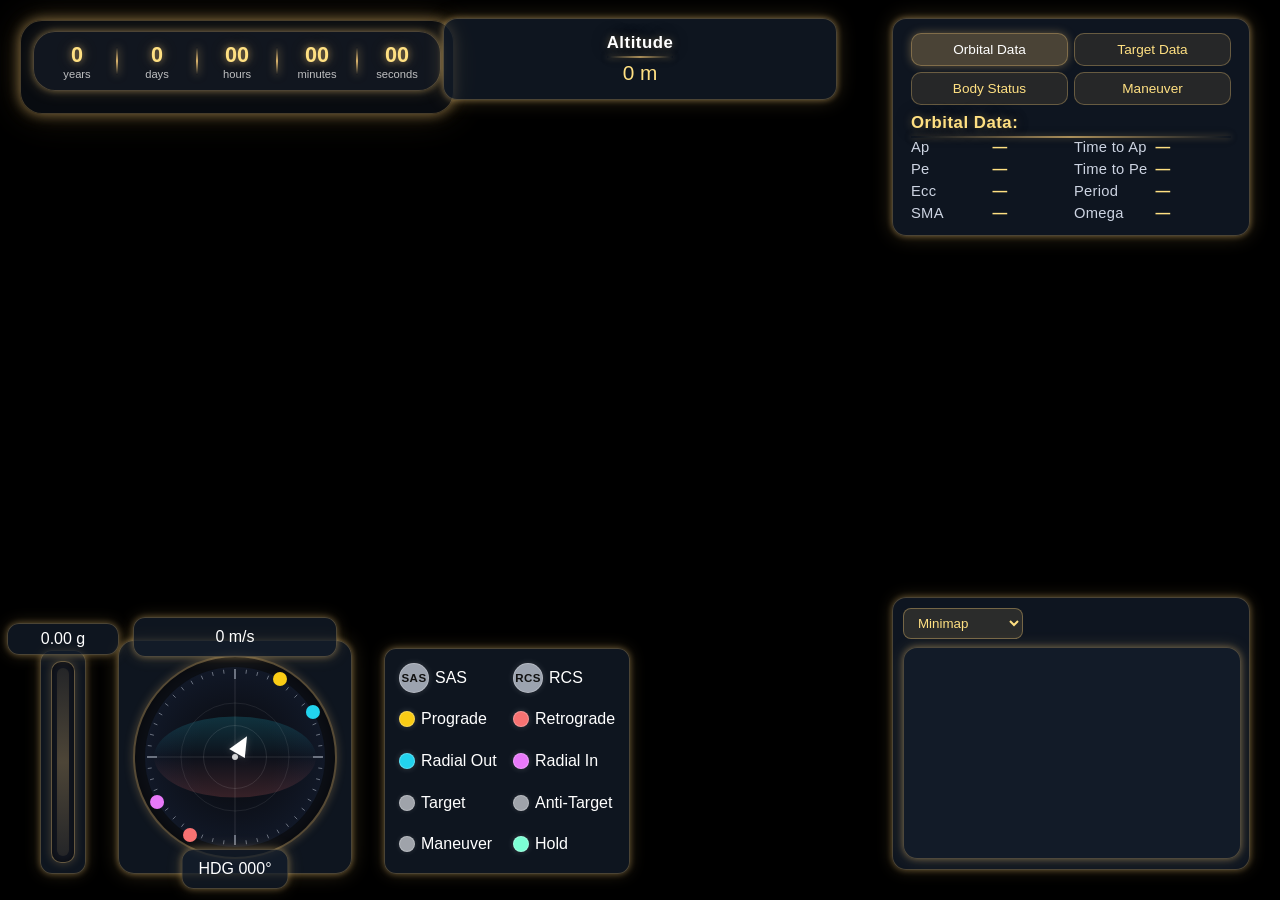
==== Orbit-V2/index.html @ 344fd7f1 "Initial V2 rewrite of Orbit Sim" ====
<!DOCTYPE html>
<html lang="en">
  <head>
    <meta charset="utf-8" />
    <meta name="viewport" content="width=device-width, initial-scale=1" />
    <title>Orbits</title>
    <link rel="stylesheet" href="style.css" />
  </head>

  <body>
    <canvas id="game"></canvas>
    <div id ="uiRoot">
      

      <!-- TIME PANEL (Clock + Warp buttons) -->
      <div id="timePanel" class="ui-panel timepanel">
        <div class="timepanel-top">
          <div id="simClock">
            <div class="clock-bar">

              <div class="clock-segment">
                <div id="clockYears" class="clock-number">0</div>
                <div class="clock-label">years</div>
              </div>
              <div class="clock-separator"></div>
            
              <div class="clock-segment">
                <div id="clockDays" class="clock-number">0</div>
                <div class="clock-label">days</div>
              </div>
              <div class="clock-separator"></div>
            
              <div class="clock-segment">
                <div id="clockHours" class="clock-number">00</div>
                <div class="clock-label">hours</div>
              </div>
              <div class="clock-separator"></div>
            
              <div class="clock-segment">
                <div id="clockMinutes" class="clock-number">00</div>
                <div class="clock-label">minutes</div>
              </div>
              <div class="clock-separator"></div>
            
              <div class="clock-segment">
                <div id="clockSeconds" class="clock-number">00</div>
                <div class="clock-label">seconds</div>
              </div>
            
            </div>
            
          </div>
        </div>

        <div id="warpButtons" class="warp-buttons">
          <!-- buttons generated dynamically -->
        </div>
      </div>

      <div id="altitudeBox">
        <span class="label panel-title">Altitude</span>
        <span class="value" id="altitudeValue">120,000 m</span>
      </div>

      <div id="infoContainer">
        <div class="info-tabs">
          <button class="info-tab active" data-tab="orbital">Orbital Data</button>
          <button class="info-tab" data-tab="target">Target Data</button>
          <button class="info-tab" data-tab="body">Body Status</button>
          <button class="info-tab" data-tab="maneuver">Maneuver</button>
        </div>

        <div class="info-content" data-tab-panel="orbital">
          <div class="info-title panel-title">Orbital Data:</div>
          <div class="info-row paired">
            <span class="info-label">Ap</span>
            <span class="info-value" id="apoapsisValue">120,000 m</span>
            <span class="info-label">Time to Ap</span>
            <span class="info-value" id="timeToApValue">2m 30s</span>
          </div>
          <div class="info-row paired">
            <span class="info-label">Pe</span>
            <span class="info-value" id="periapsisValue">90,000 m</span>
            <span class="info-label">Time to Pe</span>
            <span class="info-value" id="timeToPeValue">12m 45s</span>
          </div>
          <div class="info-row paired">
            <span class="info-label">Ecc</span>
            <span class="info-value" id="eccentricityValue">0.05</span>
            <span class="info-label">Period</span>
            <span class="info-value" id="periodValue">34m 12s</span>
          </div>
          <div class="info-row paired">
            <span class="info-label">SMA</span>
            <span class="info-value" id="semimajorValue">126,000 m</span>
            <span class="info-label">Omega</span>
            <span class="info-value" id="argumentValue">120°</span>
          </div>
        </div>

        <div class="info-content hidden" data-tab-panel="target">
          <div class="info-title panel-title">Target Data</div>
          <div class="info-row">
            <span class="info-label">Relative Vel</span>
            <span class="info-value" id="targetRelVel">25 m/s</span>
          </div>
          <div class="info-row">
            <span class="info-label">Separation</span>
            <span class="info-value" id="targetSeparation">2.5 km</span>
          </div>
          <div class="info-row">
            <span class="info-label">Closest Approach</span>
            <span class="info-value" id="targetClosest">120 m</span>
          </div>
          <div class="info-row">
            <span class="info-label">Time to CA</span>
            <span class="info-value" id="targetTimeCA">1m 10s</span>
          </div>
        </div>

        <div class="info-content hidden" data-tab-panel="body">
          <div class="info-title panel-title">Body Status</div>
          <div class="info-row">
            <span class="info-label">Selected</span>
            <span class="info-value" id="bodySelected">Ship</span>
          </div>
          <div class="info-row">
            <span class="info-label">Mass</span>
            <span class="info-value" id="bodyMass">1,000 kg</span>
          </div>
          <div class="info-row">
            <span class="info-label">Situation</span>
            <span class="info-value" id="bodySituation">Orbit</span>
          </div>
          <div class="info-row">
            <span class="info-label">SOI</span>
            <span class="info-value" id="bodySOI">Earth</span>
          </div>
          <div class="info-row">
            <span class="info-label">Locked On</span>
            <span class="info-value" id="bodyLockedOn">Ship</span>
          </div>
        </div>

        <div class="info-content hidden" data-tab-panel="maneuver">
          <div class="info-title panel-title">Maneuver Details</div>
          <div class="info-row">
            <span class="info-label">Delta V</span>
            <span class="info-value" id="manDeltaV">320 m/s</span>
          </div>
          <div class="info-row">
            <span class="info-label">Duration</span>
            <span class="info-value" id="manDuration">18s</span>
          </div>
          <div class="info-row">
            <span class="info-label">Start Burn</span>
            <span class="info-value" id="manBurnStart">0d 0h 0m 9s</span>
          </div>
          <div class="info-row">
            <span class="info-label">TWR</span>
            <span class="info-value" id="manTWR">1.8</span>
          </div>
          <div class="info-row">
            <span class="info-label">Heading</span>
            <span class="info-value" id="manHeading">090°</span>
          </div>
        </div>
      </div>

      <div id="hudCluster">
        <div id="thrustContainer">
          <div id="accelBox">
            <span class="value" id="accelValue">00.00 g</span>
          </div>
          <div id="thrustBar">
            <div id="thrustLabel">0%</div>
            <div id="thrustFill"></div>
          </div>
        </div>

        <div id="navballContainer">
          <div id="velocityBox">
            <span class="value" id="velocityValue">0 m/s</span>
          </div>
          <canvas id="navball" width="200" height="200"></canvas>
          <div id="headingBox">
            <span class="label">HDG</span>
            <span class="value" id="headingValue">0Aų</span>
          </div>
        </div>

        <div id="legendBox">
          <div class="legend-item">
            <span class="legend-btn">SAS</span>
            <span>SAS</span>
          </div>
          <div class="legend-item">
            <span class="legend-btn">RCS</span>
            <span>RCS</span>
          </div>
          <div class="legend-item">
            <button class="legend-dot-btn" style="color:#facc15;"></button><span>Prograde</span>
          </div>
          <div class="legend-item">
            <button class="legend-dot-btn" style="color:#f87272;"></button><span>Retrograde</span>
          </div>
          <div class="legend-item">
            <button class="legend-dot-btn" style="color:#22d3ee;"></button><span>Radial Out</span>
          </div>
          <div class="legend-item">
            <button class="legend-dot-btn" style="color:#e879f9;"></button><span>Radial In</span>
          </div>
          <div class="legend-item">
            <button class="legend-dot-btn" style="color:#9ca3af;" data-disabled="true"></button><span>Target</span>
          </div>
          <div class="legend-item">
            <button class="legend-dot-btn" style="color:#9ca3af;" data-disabled="true"></button><span>Anti-Target</span>
          </div>
          <div class="legend-item">
            <button class="legend-dot-btn" style="color:#9ca3af;" data-disabled="true"></button><span>Maneuver</span>
          </div>
          <div class="legend-item">
            <button class="legend-dot-btn" style="color:#7cffd4;"></button><span>Hold</span>
          </div>
        </div>
      </div>

      <!-- Minimap placeholder -->
      <div id="minimapContainer">
        <div class="minimap-toolbar">
          <select id="minimapMode" aria-label="Display mode">
            <option value="minimap">Minimap</option>
            <option value="graph">Graph</option>
            <option value="burn">Burn</option>
          </select>
        </div>
        <div id="minimap"></div>
      </div>

    <!-- Pause Overlay -->
    <div id="pauseOverlay">
      <div id="pauseWindow">
        <div class="pause-header">
          <button id="settingsBack" class="icon-btn hidden" aria-label="Back to menu">&lt;</button>
          <h2 id="pauseTitle" class="panel-title">Paused</h2>
          <button id="pauseClose" class="icon-btn" aria-label="Close pause menu">x</button>
        </div>
        <div class="pause-body">
          <div class="menu-buttons" id="mainMenu">
            <button class="pause-btn" data-action="resume">Resume</button>
            <button class="pause-btn" data-open="settings">Settings</button>
            <button class="pause-btn" data-action="quit">Quit</button>
          </div>
          <div id="settingsPanel" class="hidden">
            <h3 class="panel-title">Scaling</h3>
            <div class="setting-row">
              <label for="uiScaleRange">UI Scale</label>
              <input type="range" id="uiScaleRange" min="50" max="150" step="1" value="100">
              <span class="setting-value" id="uiScaleValue">100%</span>
            </div>
            <div class="setting-row">
              <label for="clockScaleRange">Clock Scale</label>
              <input type="range" id="clockScaleRange" min="50" max="150" step="1" value="100">
              <span class="setting-value" id="clockScaleValue">100%</span>
            </div>
            <div class="setting-row">
              <label for="altitudeScaleRange">Altitude Scale</label>
              <input type="range" id="altitudeScaleRange" min="50" max="150" step="1" value="100">
              <span class="setting-value" id="altitudeScaleValue">100%</span>
            </div>
            <div class="setting-row">
              <label for="navballScaleRange">Navball Cluster Scale</label>
              <input type="range" id="navballScaleRange" min="50" max="150" step="1" value="100">
              <span class="setting-value" id="navballScaleValue">100%</span>
            </div>
            <div class="setting-row">
              <label for="minimapScaleRange">Minimap Scale</label>
              <input type="range" id="minimapScaleRange" min="50" max="150" step="1" value="100">
              <span class="setting-value" id="minimapScaleValue">100%</span>
            </div>
            <div class="setting-row">
              <label for="infoScaleRange">Info Panel Scale</label>
              <input type="range" id="infoScaleRange" min="50" max="150" step="1" value="100">
              <span class="setting-value" id="infoScaleValue">100%</span>
            </div>
            <div class="setting-row">
              <label for="minimapScaleRange">Minimap Scale</label>
              <input type="range" id="minimapScaleRange" min="50" max="150" step="1" value="100">
              <span class="setting-value" id="minimapScaleValue">100%</span>
            </div>
          </div>
        </div>
      </div>
    </div>

  <script type="module" src="./index.js"></script>

 </body>
</html>
---- Orbit-V2/style.css ----
:root {
  --design-width: 1600;
  --design-height: 900;

  --ui-scale-auto: min(
    1,
    calc(100vw / var(--design-width)),
    calc(100vh / var(--design-height))
  );
  --ui-scale: var(--ui-scale-auto);
  --clock-scale: 1;
  --altitude-scale: 1;
  --navball-scale: 1;
  --navball-size: 200px;
  --minimap-scale: 1;
  --info-scale: 1;
}

html, body {
  margin: 0;
  padding: 0;
  height: 100%;
  overflow: hidden;
  background: #111;
  font-family: Arial, sans-serif;
  color: white;
}




#game {
  position: fixed;
  inset: 0;
  width: 100vw;
  height: 100vh;
  display: block;
}

#uiRoot {
  position: fixed;
  inset: 0;

  /* same “inverse size + scale” trick, but now applied ONLY to UI */
  width: calc(100vw / var(--ui-scale));
  height: calc(100vh / var(--ui-scale));
  transform: scale(var(--ui-scale));
  transform-origin: top left;

  pointer-events: none; /* lets mouse interact with canvas unless a panel overrides */
}


/* ===========================
   ENABLE INTERACTION FOR UI
=========================== */

#uiRoot #timePanel,
#uiRoot #warpButtons,
#uiRoot #legendBox,
#uiRoot #legendBox *,
#uiRoot #minimapContainer,
#uiRoot #minimapContainer *,
#uiRoot #hudCluster,
#uiRoot #hudCluster *,
#uiRoot #infoPanel,
#uiRoot #infoPanel *,
#uiRoot .info-tab,
#uiRoot .info-content {
  pointer-events: auto;
}



.ui-panel {
  position: absolute;
  background: rgba(20, 30, 45, 0.55);
  backdrop-filter: blur(6px);
  border-radius: 12px;
  padding: 16px 20px;

  border: 1px solid rgba(255,208,122,0.25);
  box-shadow:
    0 0 6px rgba(255,208,122,0.45),
    0 0 20px rgba(255,208,122,0.2);
}

/* =============================================
   TIME PANEL (wraps the clock perfectly)
============================================= */

#timePanel {
  position: absolute;
  top: 20px;
  left: 20px;

  transform: scale(var(--clock-scale));
  transform-origin: top left;

  display: inline-flex;
  flex-direction: column;
  align-items: center;

  padding: 10px 12px;   /* small but clean padding */
  width: fit-content;
  height: fit-content;

  background: rgba(15, 20, 30, 0.55);
  border-radius: 22px;

  border: 1px solid rgba(255,208,122,0.25);
  box-shadow:
    0 0 12px rgba(255,208,122,0.4),
    0 0 20px rgba(255,208,122,0.2),
    0 0 40px rgba(255,208,122,0.12);
}

#timePanel .timepanel-top {
  width: 100%;
  display: flex;
  justify-content: center;
}


/* =============================================
   CLOCK CONTAINER
============================================= */

.clock-bar {
  display: flex;
  align-items: center;
  gap: 14px;

  padding: 10px 18px;
  border-radius: 22px;

  background: rgba(20, 25, 35, 0.8);
  border: 1px solid rgba(255,208,122,0.25);
  box-shadow:
    0 0 6px rgba(255,208,122,0.35),
    0 0 16px rgba(255,208,122,0.2);

  width: fit-content;
  margin-bottom: 10px;
}

.clock-segment {
  display: flex;
  flex-direction: column;
  align-items: center;
  min-width: 50px;
}

.clock-number {
  font-size: 1.35rem;
  font-weight: 600;
  color: #ffe082;

  text-shadow:
    0 0 6px rgba(255,208,122,0.4),
    0 0 12px rgba(255,208,122,0.3),
    0 0 20px rgba(255,208,122,0.2);
}

.clock-label {
  font-size: 0.7rem;
  opacity: 0.85;
  color: #ddd;
}

/* =============================================
   GOLD GLOW SEPARATORS (no ":" only bars)
============================================= */

.clock-separator {
  width: 2px;
  height: 28px;

  background: linear-gradient(
    to bottom,
    rgba(255,208,122,0),
    rgba(255,208,122,0.85),
    rgba(255,208,122,0)
  );

  box-shadow: 0 0 8px rgba(255,208,122,0.6);
  border-radius: 4px;
}

/* WARP BUTTONS */


.warp-buttons {
  display: flex;
  align-items: center;
  justify-content: center;
  flex-wrap: nowrap;
  gap: 6px;
  margin-top: 0;

  padding: 0;
  border-radius: 16px;
  background: transparent;
  border: 1px solid transparent;
  box-shadow: none;

  max-height: 0;
  opacity: 0;
  overflow: hidden;
  pointer-events: none;
  transition: 0.25s ease;
}

.warp-buttons.visible {
  margin-top: 6px;
  padding: 4px 10px;
  background: rgba(20, 25, 35, 0.85);
  border: 1px solid rgba(255,208,122,0.25);
  box-shadow:
    0 0 6px rgba(255,208,122,0.35),
    0 0 16px rgba(255,208,122,0.18);

  max-height: 90px;
  opacity: 1;
  pointer-events: auto;
}

.warp-buttons button {
  background: transparent;
  border: none;
  color: #ffe082;
  padding: 2px 4px;
  min-width: 0;
  font-size: 0.68rem;
  letter-spacing: 0.03em;
  border-radius: 4px;
  flex: 0 0 auto;
}

.warp-buttons button.active {
  background: rgba(255,208,122,0.2);
  color: #eee;
  box-shadow: 0 0 8px rgba(255,208,122,0.45);
}

.warp-buttons .clock-separator {
  height: 16px;
  box-shadow: 0 0 6px rgba(255,208,122,0.45);
}

/* WARP BUTTONS */
 

#altitudeBox {
  position: absolute;
  top: 18px;
  left: 50%;
  transform: translateX(-50%) scale(var(--altitude-scale));
  transform-origin: top center;
  background: rgba(20, 30, 45, 0.7);
  border-radius: 14px;
  padding: 14px 26px;
  border: 1px solid rgba(255,208,122,0.25);
  box-shadow:
    0 0 6px rgba(255,208,122,0.45),
    0 0 20px rgba(255,208,122,0.2);
  z-index: 2;
  text-align: center;
  min-width: 340px;
  display: flex;
  flex-direction: column;
  align-items: center;
}

#altitudeBox .label {
  display: block;
  margin-bottom: 8px;
  color: #fff !important;
}

#altitudeBox .value {
  font-size: 1.3rem;
  color: #ffe082;
}

#infoContainer {
  position: absolute;
  top: 18px;
  right: 30px;
  background: rgba(20, 30, 45, 0.72);
  border-radius: 14px;
  padding: 14px 18px;
  border: 1px solid rgba(255,208,122,0.25);
  box-shadow:
    0 0 6px rgba(255,208,122,0.45),
    0 0 20px rgba(255,208,122,0.2);
  width: 320px;
  display: flex;
  flex-direction: column;
  gap: 8px;
  transform: scale(var(--info-scale));
  transform-origin: top right;
}

.info-tabs {
  display: grid;
  grid-template-columns: repeat(2, minmax(0, 1fr));
  gap: 6px;
}

.info-tab {
  background: rgba(255,208,122,0.1);
  border: 1px solid rgba(255,208,122,0.3);
  color: #ffe082;
  border-radius: 10px;
  padding: 8px 10px;
  cursor: pointer;
  font-size: 0.85rem;
  transition: background 120ms ease, box-shadow 120ms ease, transform 120ms ease;
}

.info-tab:hover,
.info-tab:focus-visible {
  transform: translateY(-1px);
  box-shadow: 0 0 10px rgba(255,208,122,0.3);
  background: rgba(255,208,122,0.18);
}

.info-tab.active {
  background: rgba(255,208,122,0.25);
  box-shadow: 0 0 10px rgba(255,208,122,0.35);
  color: #fff;
}

.info-content {
  display: grid;
  gap: 6px;
}

.info-content.hidden {
  display: none;
}

.panel-title,
#altitudeBox .label,
#infoContainer .info-title {
  font-size: 1.05rem;
  font-weight: 700;
  letter-spacing: 0.03em;
  color: #ffe082;
  text-transform: none;
  position: relative;
  text-shadow:
    0 0 8px rgba(255,208,122,0.35),
    0 0 18px rgba(0,0,0,0.4);
}

.panel-title::after,
#altitudeBox .label::after,
#infoContainer .info-title::after {
  content: "";
  position: absolute;
  left: 0;
  right: 0;
  bottom: -5px;
  height: 2px;
  border-radius: 999px;
  background: linear-gradient(
    to right,
    rgba(255,208,122,0),
    rgba(255,208,122,0.65),
    rgba(255,208,122,0)
  );
  box-shadow:
    0 0 6px rgba(255,208,122,0.35),
    0 0 10px rgba(0,0,0,0.25);
}

#infoContainer .info-row {
  display: flex;
  justify-content: space-between;
  align-items: center;
  font-size: 0.92rem;
}

#infoContainer .info-row.paired {
  display: grid;
  grid-template-columns: repeat(4, minmax(0, 1fr));
  column-gap: 6px;
}

#infoContainer .info-label {
  color: #cdd4e2;
  letter-spacing: 0.02em;
}

#infoContainer .info-value {
  color: #ffe082;
  font-weight: 600;
}

#navballContainer {
  position: relative;
  background: rgba(20, 30, 45, 0.7);
  border: 1px solid rgba(255,208,122,0.25);
  border-radius: 16px;
  padding: 14px;
  box-shadow:
    0 0 6px rgba(255,208,122,0.45),
    0 0 20px rgba(255,208,122,0.2);
  display: inline-flex;
  align-items: center;
  justify-content: center;
  z-index: 2;
}

#velocityBox {
  position: absolute;
  left: 50%;
  top: -24px;
  transform: translateX(-50%);
  background: rgba(20, 30, 45, 0.7);
  border: 1px solid rgba(255,208,122,0.25);
  border-radius: 12px;
  padding: 10px 16px;
  min-width: 170px;
  box-shadow:
    0 0 6px rgba(255,208,122,0.35),
    0 0 16px rgba(255,208,122,0.18);
  text-align: center;
  z-index: 3;
}

#headingBox {
  position: absolute;
  left: 50%;
  bottom: -16px;
  transform: translateX(-50%);
  background: rgba(20, 30, 45, 0.7);
  border: 1px solid rgba(255,208,122,0.25);
  border-radius: 12px;
  padding: 10px 16px;
  box-shadow:
    0 0 6px rgba(255,208,122,0.35),
    0 0 16px rgba(255,208,122,0.18);
  text-align: center;
  z-index: 2;
}

#legendBox {
  position: relative;
  background: rgba(20, 30, 45, 0.7);
  border: 1px solid rgba(255,208,122,0.25);
  border-radius: 12px;
  padding: 12px 14px;
  min-width: 200px;
  min-height: 200px;
  box-shadow:
    0 0 6px rgba(255,208,122,0.35),
    0 0 16px rgba(255,208,122,0.18);
  z-index: 2;
  display: grid;
  grid-template-columns: repeat(2, minmax(0, 1fr));
  grid-auto-rows: 1fr;
  gap: 8px 12px;
  align-content: space-between;
}

#legendBox .legend-item {
  display: flex;
  align-items: center;
  gap: 6px;
  justify-content: flex-start;
}

#legendBox .dot {
  width: 12px;
  height: 12px;
  border-radius: 50%;
  box-shadow: 0 0 10px currentColor;
}

#legendBox .legend-dot-btn {
  width: 16px;
  height: 16px;
  border-radius: 50%;
  border: 1px solid rgba(255,255,255,0.25);
  background: currentColor;
  box-shadow: 0 0 6px rgba(255,255,255,0.18);
  padding: 0;
  cursor: pointer;
  outline: none;
  transition: transform 120ms ease, box-shadow 120ms ease;
}

#legendBox .legend-dot-btn:hover,
#legendBox .legend-dot-btn:focus-visible {
  transform: scale(1.08);
  box-shadow:
    0 0 8px currentColor,
    0 0 12px rgba(255,255,255,0.22);
}

#legendBox .legend-dot-btn.active {
  box-shadow:
    0 0 12px currentColor,
    0 0 18px rgba(255,255,255,0.3);
  transform: scale(1.08);
}

#legendBox .legend-dot-btn[data-disabled="true"] {
  cursor: default;
  box-shadow: 0 0 4px rgba(255,255,255,0.12);
  filter: grayscale(0.4);
}

#legendBox .legend-btn {
  width: 28px;
  height: 28px;
  border-radius: 50%;
  display: inline-flex;
  align-items: center;
  justify-content: center;
  font-size: 0.72rem;
  font-weight: 700;
  letter-spacing: 0.04em;
  color: #111;
  background: #9ca3af;
  border: 1px solid rgba(255,255,255,0.25);
  box-shadow: 0 0 6px rgba(255,255,255,0.15);
  cursor: pointer;
  transition: transform 120ms ease, box-shadow 120ms ease, background 120ms ease;
}

#legendBox .legend-btn:hover,
#legendBox .legend-btn:focus-visible {
  transform: scale(1.05);
  box-shadow: 0 0 8px rgba(255,255,255,0.25);
}

#legendBox .legend-btn.active {
  background: #ffe082;
  border-color: rgba(255,208,122,0.6);
  box-shadow:
    0 0 10px rgba(255,208,122,0.45),
    0 0 16px rgba(255,208,122,0.3);
}
#thrustContainer {
  position: relative;
  background: rgba(20, 30, 45, 0.7);
  border: 1px solid rgba(255,208,122,0.25);
  border-radius: 12px;
  padding: 10px;
  box-shadow:
    0 0 6px rgba(255,208,122,0.35),
    0 0 16px rgba(255,208,122,0.18);
  z-index: 6;
  box-sizing: border-box;
  display: flex;
  align-items: center;
  justify-content: center;
}


#accelBox {
  position: absolute;
  left: 50%;
  transform: translate(-50%, -8px);
  top: -20px;
  background: rgba(20, 30, 45, 0.7);
  border: 1px solid rgba(255,208,122,0.25);
  border-radius: 12px;
  padding: 6px 10px;
  min-width: 90px;
  box-shadow:
    0 0 6px rgba(255,208,122,0.35),
    0 0 16px rgba(255,208,122,0.18);
  text-align: center;
  z-index: 10;
}


#thrustBar {
  position: relative;
  width: 22px;
  height: 200px;
  border-radius: 10px;
  background: rgba(20, 25, 35, 0.9);
  border: 1px solid rgba(255,208,122,0.35);
  box-shadow:
    inset 0 0 10px rgba(0,0,0,0.6),
    0 0 10px rgba(255,208,122,0.25);
  overflow: hidden;
}

#thrustBar::before {
  content: "";
  position: absolute;
  inset: 6px 5px;
  border-radius: 6px;
  background: linear-gradient(
    to bottom,
    rgba(255,208,122,0.08),
    rgba(255,208,122,0.25),
    rgba(255,208,122,0.08)
  );
  pointer-events: none;
}

#thrustFill {
  position: absolute;
  bottom: 4px;
  left: 4px;
  right: 4px;
  height: 30%;
  border-radius: 6px;
  background: linear-gradient(
    to top,
    rgba(255,208,122,0.8),
    rgba(255,208,122,0.55)
  );
  box-shadow:
    0 0 10px rgba(255,208,122,0.45),
    0 0 18px rgba(255,208,122,0.3);
  transition: height 180ms ease;
}

#thrustArrow {
  display: none;
}


#thrustFrame {
  display: none;
}

#thrustLabel {
  position: absolute;
  top: -32px;
  left: 50%;
  transform: translateX(-50%);
  background: rgba(20, 30, 45, 0.85);
  border: 1px solid rgba(255,208,122,0.25);
  border-radius: 8px;
  padding: 4px 8px;
  color: #ffe082;
  font-size: 0.85rem;
  box-shadow:
    0 0 6px rgba(255,208,122,0.35),
    0 0 12px rgba(255,208,122,0.2);
  white-space: nowrap;
}

#navball {
  width: var(--navball-size);
  height: var(--navball-size);
  border-radius: 50%;
  background: #0d1017;
  border: 2px solid rgba(255,208,122,0.3);
  box-shadow:
    inset 0 0 18px rgba(0,0,0,0.6),
    0 0 10px rgba(255,208,122,0.25);
}


#hudCluster {
  position: absolute;
  bottom: 26px;
  left: 40px;
  display: flex;
  align-items: flex-end;
  gap: 32px;
  z-index: 2;
  transform: scale(var(--navball-scale));
  transform-origin: bottom left;
}

#minimapContainer {
  position: absolute;
  right: 30px;
  bottom: 30px;
  transform: scale(var(--minimap-scale));
  transform-origin: bottom right;
  background: rgba(20, 30, 45, 0.72);
  border: 1px solid rgba(255,208,122,0.25);
  box-shadow:
    0 0 6px rgba(255,208,122,0.35),
    0 0 16px rgba(255,208,122,0.18);
  border-radius: 14px;
  padding: 10px;
  display: flex;
  flex-direction: column;
  gap: 8px;
  align-items: stretch;
  width: 336px;
}

#minimap {
  width: 100%;
  height: 210px;
  border-radius: 14px;
  background: rgba(20, 30, 45, 0.7);
  border: 1px solid rgba(255,208,122,0.25);
  box-shadow:
    0 0 6px rgba(255,208,122,0.35),
    0 0 16px rgba(255,208,122,0.18);
  display: flex;
  align-items: center;
  justify-content: center;
  color: #cdd4e2;
  font-size: 0.95rem;
  letter-spacing: 0.03em;
  text-transform: uppercase;
}

.minimap-toolbar {
  width: 100%;
  display: flex;
  justify-content: flex-start;
}

#minimapMode {
  background: rgba(255,208,122,0.12);
  color: #ffe082;
  border: 1px solid rgba(255,208,122,0.35);
  border-radius: 8px;
  padding: 6px 10px;
  outline: none;
  width: auto;
  min-width: 120px;
  max-width: 100%;
}

#minimapMode option {
  background: #0f141e;
  color: #ffe082;
}

/* =============================================
   PAUSE OVERLAY
============================================= */

body.paused {
  overflow: hidden;
}

#pauseOverlay {
  position: fixed;
  inset: 0;
  display: flex;
  align-items: center;
  justify-content: center;
  background: rgba(0, 0, 0, 0.4);
  opacity: 0;
  pointer-events: none;
  transition: opacity 160ms ease;
  z-index: 20;
}

#pauseOverlay.visible {
  opacity: 1;
  pointer-events: auto;
}

#pauseWindow {
  background: rgba(20, 25, 35, 0.9);
  border: 1px solid rgba(255,208,122,0.3);
  box-shadow:
    0 0 12px rgba(255,208,122,0.35),
    0 0 26px rgba(0,0,0,0.55);
  border-radius: 16px;
  padding: 14px 16px;
  min-width: 260px;
  max-width: 320px;
}

.pause-header {
  display: flex;
  align-items: center;
  justify-content: space-between;
  margin-bottom: 12px;
  gap: 10px;
}

.pause-header h2 {
  margin: 0;
  font-size: 1.1rem;
  letter-spacing: 0.04em;
  flex: 1;
  text-align: center;
}

.icon-btn {
  background: transparent;
  border: 1px solid rgba(255,255,255,0.25);
  color: #fff;
  width: 32px;
  height: 32px;
  border-radius: 8px;
  cursor: pointer;
  display: inline-flex;
  align-items: center;
  justify-content: center;
  padding: 0;
}

.pause-body {
  display: grid;
  grid-template-columns: 1fr;
  gap: 12px;
}

.menu-buttons {
  display: flex;
  flex-direction: column;
  gap: 10px;
}

.pause-btn {
  background: rgba(255,208,122,0.12);
  color: #ffe082;
  border: 1px solid rgba(255,208,122,0.4);
  border-radius: 10px;
  padding: 10px 12px;
  cursor: pointer;
  transition: transform 120ms ease, box-shadow 120ms ease, background 120ms ease;
}

.pause-btn:hover,
.pause-btn:focus-visible {
  transform: translateY(-1px);
  box-shadow: 0 0 10px rgba(255,208,122,0.35);
  background: rgba(255,208,122,0.2);
}

.hidden {
  display: none !important;
}

#settingsPanel h3 {
  margin: 8px 0;
  font-size: 0.95rem;
  letter-spacing: 0.03em;
}

.setting-row {
  display: grid;
  grid-template-columns: 140px 1fr 52px;
  align-items: center;
  gap: 8px;
  margin-bottom: 10px;
}

.setting-row label {
  font-size: 0.85rem;
  color: #d7deed;
}

.setting-row input[type="range"] {
  width: 100%;
}

.setting-value {
  text-align: right;
  color: #ffe082;
  font-weight: 600;
}

.back-btn {
  margin-top: 8px;
  width: 100%;
}
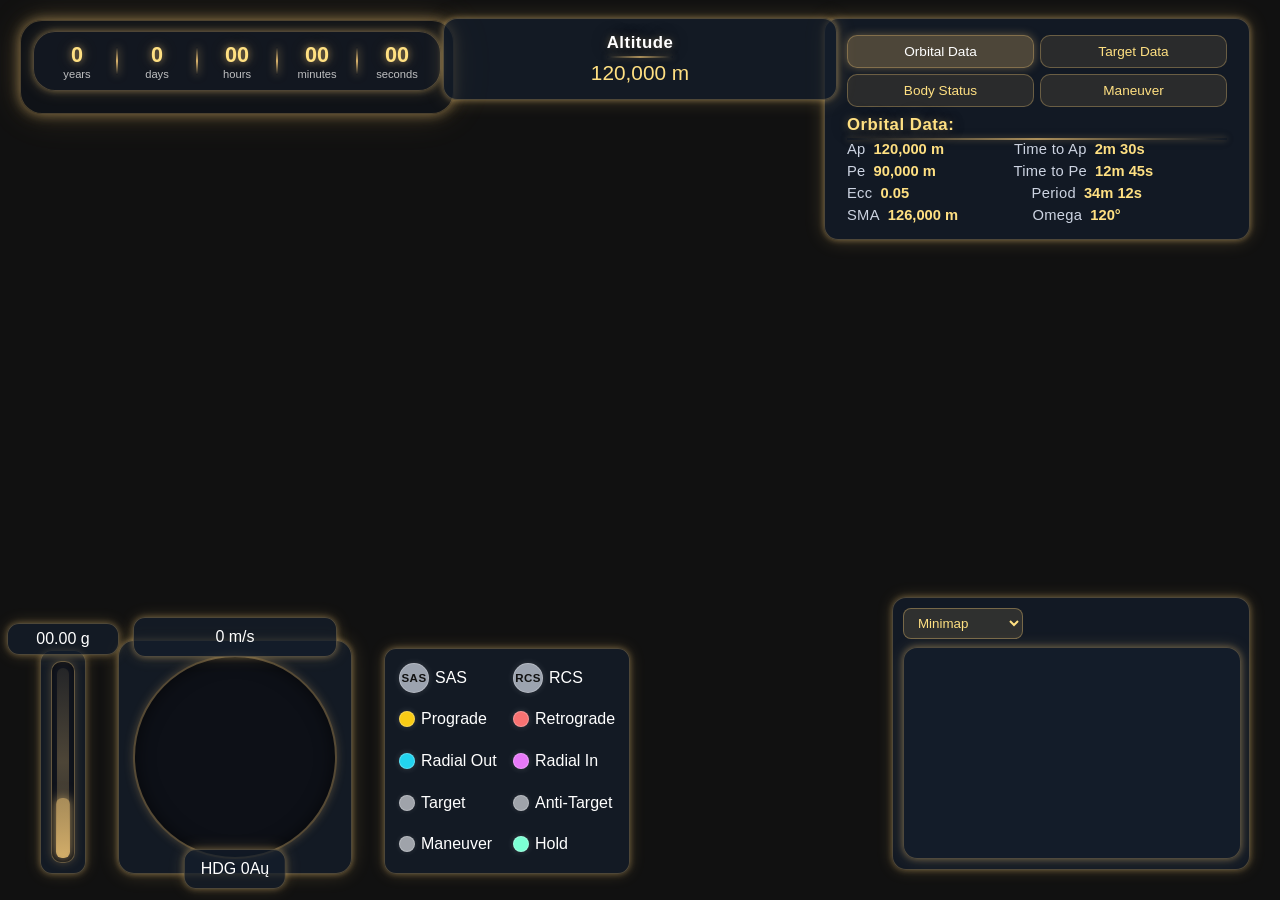
==== commit 1156cf70: "Planets" ====
--- a/Orbit-V2/index.html
+++ b/Orbit-V2/index.html
@@ -237,6 +237,13 @@
         <div id="minimap"></div>
       </div>
 
+    <!-- Context menu (right-click bodies) -->
+    <div id="contextMenu" class="context-menu hidden">
+      <button id="ctxSelect">Select Body</button>
+      <button id="ctxFocus">Set Camera Focus</button>
+      <button id="ctxTarget">Set Target (placeholder)</button>
+    </div>
+
     <!-- Pause Overlay -->
     <div id="pauseOverlay">
       <div id="pauseWindow">
--- a/Orbit-V2/style.css
+++ b/Orbit-V2/style.css
@@ -66,8 +66,44 @@
 #uiRoot #infoPanel,
 #uiRoot #infoPanel *,
 #uiRoot .info-tab,
-#uiRoot .info-content {
+#uiRoot .info-content,
+#uiRoot #contextMenu,
+#uiRoot #contextMenu * {
   pointer-events: auto;
+}
+
+.context-menu {
+  position: fixed;
+  background: rgba(18, 24, 36, 0.95);
+  border: 1px solid rgba(255, 208, 122, 0.35);
+  box-shadow:
+    0 6px 20px rgba(0, 0, 0, 0.4),
+    0 0 12px rgba(255, 208, 122, 0.18);
+  border-radius: 10px;
+  padding: 6px;
+  display: flex;
+  flex-direction: column;
+  gap: 6px;
+  z-index: 40;
+  min-width: 190px;
+  pointer-events: auto;
+}
+
+.context-menu button {
+  background: rgba(255, 208, 122, 0.12);
+  border: 1px solid rgba(255, 208, 122, 0.25);
+  color: #ffe082;
+  border-radius: 8px;
+  padding: 8px 10px;
+  text-align: left;
+  cursor: pointer;
+  transition: background 120ms ease, transform 120ms ease;
+}
+
+.context-menu button:hover,
+.context-menu button:focus-visible {
+  background: rgba(255, 208, 122, 0.22);
+  transform: translateX(1px);
 }
 
 
@@ -289,12 +325,12 @@
   right: 30px;
   background: rgba(20, 30, 45, 0.72);
   border-radius: 14px;
-  padding: 14px 18px;
+  padding: 16px 22px;
   border: 1px solid rgba(255,208,122,0.25);
   box-shadow:
     0 0 6px rgba(255,208,122,0.45),
     0 0 20px rgba(255,208,122,0.2);
-  width: 320px;
+  width: 380px;
   display: flex;
   flex-direction: column;
   gap: 8px;
@@ -385,8 +421,8 @@
 
 #infoContainer .info-row.paired {
   display: grid;
-  grid-template-columns: repeat(4, minmax(0, 1fr));
-  column-gap: 6px;
+  grid-template-columns: auto minmax(0, 1fr) auto minmax(0, 1fr);
+  column-gap: 8px;
 }
 
 #infoContainer .info-label {
